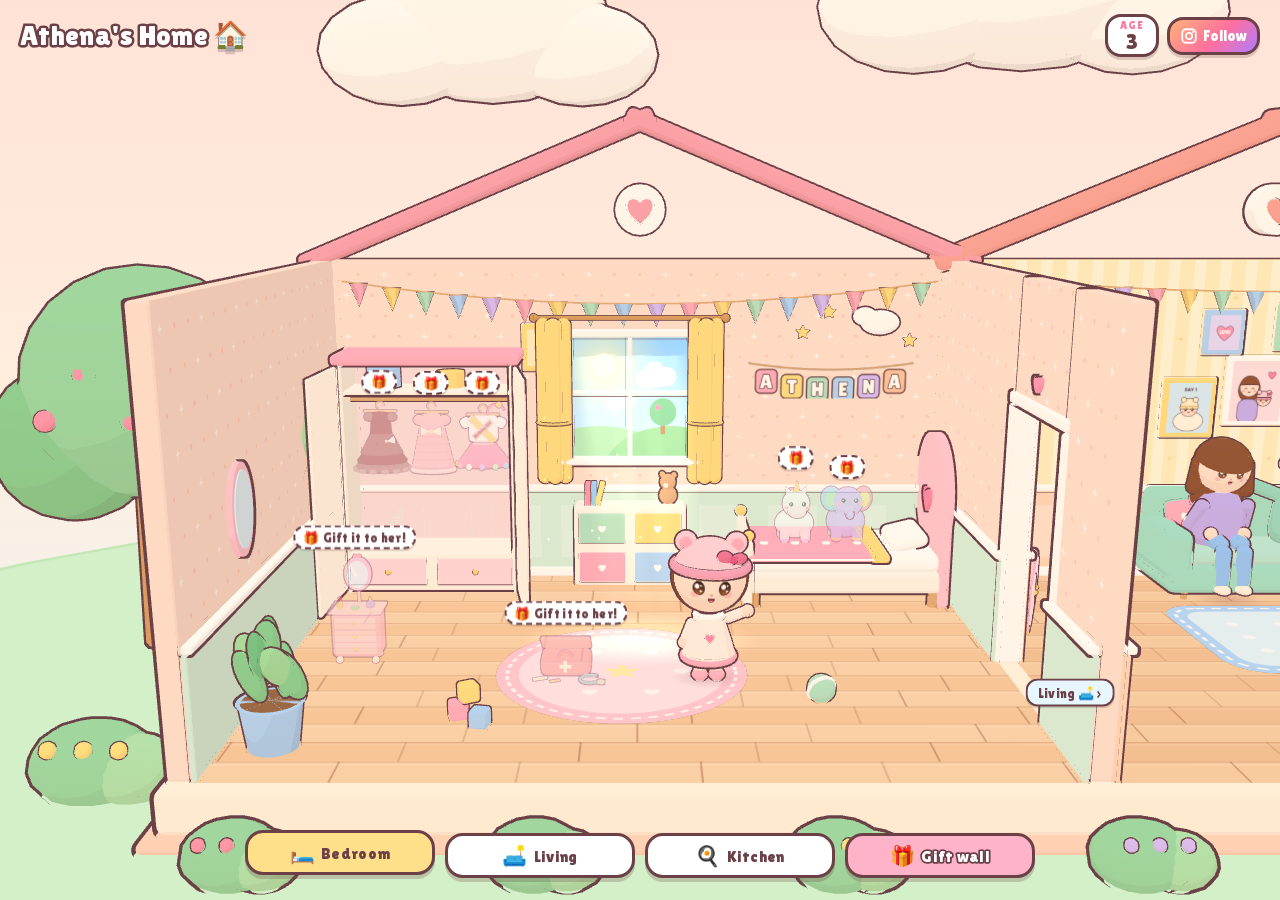
==== athena-home/index.html @ e6380c61 "Add Athena's Home (One Life 3D home)" ====
<!DOCTYPE html>
<html lang="en">
<head>
<meta charset="utf-8">
<meta name="viewport" content="width=device-width, initial-scale=1, viewport-fit=cover, maximum-scale=1, user-scalable=no">
<title>Athena's Home 🏠 · One Life</title>
<meta name="description" content="Walk through Athena's home from the One Life series and see every gift fans sent her.">
<meta property="og:title" content="Athena's Home 🏠">
<meta property="og:description" content="See every gift fans sent Athena, in her cute 3D home.">
<meta name="theme-color" content="#ffe3d8">
<link rel="icon" href="data:image/svg+xml,%3Csvg xmlns=%22http://www.w3.org/2000/svg%22 viewBox=%220 0 100 100%22%3E%3Ctext y=%22.9em%22 font-size=%2290%22%3E%F0%9F%8F%A0%3C/text%3E%3C/svg%3E">
<link rel="preload" href="fonts/LilitaOne.woff2" as="font" type="font/woff2" crossorigin>
<link rel="modulepreload" href="vendor/three.core.min.js">
<link rel="modulepreload" href="vendor/three.module.min.js">
<link rel="stylesheet" href="css/style.css">
</head>
<body>
<div id="app">
  <canvas id="scene" aria-label="Athena's 3D home"></canvas>

  <header class="top">
    <div class="title">Athena's Home <span class="e">🏠</span></div>
    <div class="age" id="age"><small>AGE</small><b>3</b></div>
    <a class="ig" id="ig" href="https://www.instagram.com/one_life_daily_you_choose/" target="_blank" rel="noopener">
      <svg viewBox="0 0 24 24" width="18" height="18" aria-hidden="true"><rect x="3" y="3" width="18" height="18" rx="5" fill="none" stroke="currentColor" stroke-width="2.4"/><circle cx="12" cy="12" r="4.2" fill="none" stroke="currentColor" stroke-width="2.4"/><circle cx="17.4" cy="6.6" r="1.4" fill="currentColor"/></svg>
      <span>Follow</span>
    </a>
  </header>

  <div id="labels" aria-hidden="true"></div>
  <button class="resetview" id="resetview" hidden>🎯 Reset view</button>
  <div id="hint" class="hint">👆 Tap anything: Athena walks over and plays!</div>

  <nav class="rooms" id="rooms"></nav>

  <!-- item card -->
  <div class="sheet card" id="card" role="dialog" aria-modal="true" aria-labelledby="card-name" hidden>
    <button class="x" data-close aria-label="Close">✕</button>
    <div class="card-head">
      <div class="card-emoji" id="card-emoji">🎁</div>
      <div>
        <h2 id="card-name">Gift</h2>
        <div class="status" id="card-status"></div>
      </div>
    </div>
    <p class="note" id="card-note"></p>
    <div class="btns" id="card-btns"></div>
    <p class="small">Gifts fans send show up in her next video, and here in her home.</p>
    <p class="disclosure">As an Amazon Associate I earn from qualifying purchases.</p>
  </div>

  <!-- gift wall -->
  <div class="sheet wall" id="wall" role="dialog" aria-modal="true" aria-labelledby="wall-title" hidden>
    <button class="x" data-close aria-label="Close">✕</button>
    <h2 id="wall-title">🎁 Athena's gift wall</h2>
    <p class="small">Everything fans gave her, and what she still wishes for.</p>
    <div id="wall-list"></div>
    <button class="share" id="share">💌 Share Athena's home</button>
    <p class="disclosure">As an Amazon Associate I earn from qualifying purchases.</p>
  </div>

  <!-- loading screen: Athena waving -->
  <div id="loader">
    <svg class="wave-athena" viewBox="0 0 200 220" aria-hidden="true">
      <g stroke="#6b4046" stroke-width="5" stroke-linejoin="round" stroke-linecap="round">
        <path d="M58 200 Q60 150 100 146 Q140 150 142 200 Z" fill="#fff1ea"/>
        <g class="arm"><path d="M136 160 Q160 138 166 112" fill="none" stroke-width="16" stroke="#6b4046"/><path d="M136 160 Q160 138 166 112" fill="none" stroke-width="10" stroke="#fff1ea"/><circle cx="166" cy="106" r="11" fill="#ffe4d4"/></g>
        <circle cx="100" cy="98" r="58" fill="#ffe4d4"/>
        <circle cx="62" cy="34" r="16" fill="#fbd3df"/><circle cx="138" cy="34" r="16" fill="#fbd3df"/>
        <path d="M40 86 A60 60 0 0 1 160 86 Z" fill="#fbd3df"/>
        <rect x="38" y="76" width="124" height="20" rx="10" fill="#f6a9c2"/>
        <path d="M128 44 l22 -12 l-2 24 z M128 44 l-6 -22 l22 8 z" fill="#f07ca2" stroke-width="4"/>
        <circle cx="132" cy="40" r="6" fill="#e85f8c" stroke-width="3"/>
        <path d="M94 104 a7 7 0 1 1 8 4" fill="none" stroke="#7a4a30" stroke-width="5"/>
        <ellipse cx="78" cy="118" rx="12" ry="14" fill="#5a2f22"/><ellipse cx="122" cy="118" rx="12" ry="14" fill="#5a2f22"/>
        <path d="M90 140 Q100 152 110 140 Z" fill="#c2445a" stroke-width="4"/>
      </g>
      <circle cx="74" cy="113" r="4.5" fill="#fff"/><circle cx="118" cy="113" r="4.5" fill="#fff"/>
      <ellipse cx="62" cy="134" rx="10" ry="6" fill="#ff9fb3" opacity=".7"/><ellipse cx="138" cy="134" rx="10" ry="6" fill="#ff9fb3" opacity=".7"/>
    </svg>
    <div class="load-title">Opening Athena's home…</div>
    <div class="bar"><i id="bar"></i></div>
    <div class="load-err" id="load-err" hidden>Sorry, this browser can't show the 3D home. <a href="#" id="open-wall">See her gift wall instead</a></div>
  </div>
</div>

<script>
  // fake-smooth progress until the real steps arrive, then main.js takes over
  (function () {
    var p = 0, bar = document.getElementById('bar');
    window.__setProgress = function (v) { p = Math.max(p, v); bar.style.width = p + '%'; };
    window.__fake = setInterval(function () { if (p < 60) window.__setProgress(p + 4); }, 80);
  })();
</script>
<script type="module" src="src/main.js"></script>
</body>
</html>
---- athena-home/css/style.css ----
@font-face { font-family: 'LilitaOne'; src: url('../fonts/LilitaOne.woff2') format('woff2'); font-display: swap; }
:root {
  --ol: #6b4046; --pink: #ff9fbf; --pink2: #ffb3c8; --blue: #8cc7ff; --yellow: #ffe08a; --cream: #fffaf4;
  --safe-b: env(safe-area-inset-bottom, 0px); --safe-t: env(safe-area-inset-top, 0px);
}
* { box-sizing: border-box; -webkit-tap-highlight-color: transparent; }
html, body { margin: 0; height: 100%; overflow: hidden; background: #ffe9df; }
body { font-family: ui-rounded, 'SF Pro Rounded', 'Nunito', system-ui, -apple-system, 'Segoe UI', Roboto, sans-serif; color: var(--ol); }
#app { position: fixed; inset: 0; background: linear-gradient(#ffe2d6 0%, #ffeedd 45%, #e8f6ff 100%); }
#scene { position: absolute; inset: 0; width: 100%; height: 100%; display: block; touch-action: none; outline: none; }
.f, .title, h2, .age b, .rooms button, .btns a, .load-title, .chip, .share { font-family: 'LilitaOne', ui-rounded, system-ui, sans-serif; font-weight: 400; letter-spacing: 0.3px; }

/* ---------- top bar ---------- */
.top { position: absolute; left: 0; right: 0; top: 0; padding: calc(8px + var(--safe-t)) 10px 8px; display: flex; align-items: center; gap: 8px; pointer-events: none; }
.top > * { pointer-events: auto; }
.title { flex: 1; font-size: 21px; color: #fff; -webkit-text-stroke: 5px var(--ol); paint-order: stroke fill; text-shadow: 0 3px 0 rgba(107,64,70,.25); white-space: nowrap; }
.title .e { -webkit-text-stroke: 0; }
.age { display: flex; flex-direction: column; align-items: center; justify-content: center; background: #fff; border: 3px solid var(--ol); border-radius: 16px; padding: 2px 12px 1px; box-shadow: 0 3px 0 rgba(107,64,70,.22); line-height: 1; }
.age small { font: 11px 'LilitaOne', sans-serif; color: #ff7aa2; letter-spacing: 1px; }
.age b { font-size: 22px; }
.ig { display: flex; align-items: center; gap: 5px; background: linear-gradient(135deg, #ffb37a, #ff6f9e 55%, #b07cff); color: #fff; text-decoration: none; border: 3px solid var(--ol); border-radius: 16px; padding: 7px 10px; font: 15px 'LilitaOne', sans-serif; box-shadow: 0 3px 0 rgba(107,64,70,.22); }

/* ---------- room buttons + footer ---------- */
.rooms { position: absolute; left: 0; right: 0; bottom: calc(10px + var(--safe-b)); display: flex; gap: 6px; justify-content: center; padding: 0 8px 6px; flex-wrap: nowrap; }
.rooms button { flex: 1 1 0; max-width: 150px; min-width: 0; border: 3px solid var(--ol); background: #fff; color: var(--ol); border-radius: 18px; padding: 7px 4px 6px; font-size: 14px; box-shadow: 0 4px 0 rgba(107,64,70,.25); cursor: pointer; display: flex; flex-direction: column; align-items: center; gap: 1px; transition: transform .15s, background .2s; }
.rooms button .em { font-size: 20px; line-height: 1.1; font-family: system-ui, sans-serif; }
.rooms button.on { background: var(--yellow); transform: translateY(-3px); }
.rooms button.giftwall { background: var(--pink2); color: #fff; text-shadow: 0 0 0 transparent; -webkit-text-stroke: 3.5px var(--ol); paint-order: stroke fill; }
.rooms button.giftwall .em { -webkit-text-stroke: 0; }
.rooms button:active { transform: translateY(2px); }
.disclosure { margin: 8px 2px 0; font-size: 11px; opacity: .7; text-align: center; }

/* ---------- labels over items / doors ---------- */
#labels { position: absolute; inset: 0; pointer-events: none; overflow: hidden; }
.chip { position: absolute; left: 0; top: 0; transform: translate(-50%, -100%); white-space: nowrap; font-size: 12px; padding: 3px 8px 2px; border-radius: 12px; border: 2.5px solid var(--ol); background: #fff; box-shadow: 0 2px 0 rgba(107,64,70,.2); pointer-events: auto; cursor: pointer; will-change: transform; }
.chip.wish { background: #fff; border-style: dashed; }
.chip.gifted { background: var(--yellow); }
.chip .t { margin-left: 3px; }
.chip.short .t { display: none; }
.chip.door { background: #e8f6ff; font-size: 13px; padding: 5px 10px 4px; }
.chip.hidden { display: none; }
.heartpop { position: absolute; font-size: 22px; pointer-events: none; animation: pop 1.1s ease-out forwards; }
@keyframes pop { from { transform: translate(-50%, 0) scale(.5); opacity: 1; } to { transform: translate(calc(-50% + var(--dx)), -90px) scale(1.2); opacity: 0; } }

/* speech bubble over Athena */
.say { position: absolute; left: 0; top: 0; background: #fff; border: 3px solid var(--ol); border-radius: 16px; padding: 5px 11px 4px; font: 15px 'LilitaOne', sans-serif; white-space: nowrap; box-shadow: 0 3px 0 rgba(107,64,70,.22); pointer-events: none; z-index: 5; }
.say::after { content: ''; position: absolute; left: 50%; bottom: -9px; width: 12px; height: 12px; background: #fff; border-right: 3px solid var(--ol); border-bottom: 3px solid var(--ol); transform: translateX(-50%) rotate(45deg); }
.say.hidden { display: none; }
.resetview { position: absolute; left: 10px; top: calc(62px + var(--safe-t)); z-index: 6; border: 2.5px solid var(--ol); background: #fff; color: var(--ol); border-radius: 14px; padding: 6px 10px 5px; font: 14px 'LilitaOne', sans-serif; box-shadow: 0 3px 0 rgba(107,64,70,.22); cursor: pointer; }
.resetview[hidden] { display: none; }
.hint { position: absolute; left: 50%; top: calc(64px + var(--safe-t)); transform: translateX(-50%); background: rgba(255,255,255,.92); border: 2.5px solid var(--ol); border-radius: 14px; padding: 5px 12px; font-size: 13px; white-space: nowrap; transition: opacity .6s; pointer-events: none; }
.hint.gone { opacity: 0; }

/* ---------- sheets (card + gift wall) ---------- */
.sheet { position: absolute; left: 50%; bottom: calc(10px + var(--safe-b)); width: min(440px, calc(100% - 16px)); transform: translate(-50%, 0); background: var(--cream); border: 3.5px solid var(--ol); border-radius: 26px; box-shadow: 0 8px 0 rgba(107,64,70,.22), 0 20px 40px rgba(107,64,70,.18); padding: 16px 16px 14px; z-index: 40; animation: up .28s cubic-bezier(.2,.9,.3,1.2); }
.sheet[hidden] { display: none; }
@keyframes up { from { transform: translate(-50%, 40px); opacity: 0; } to { transform: translate(-50%, 0); opacity: 1; } }
.x { position: absolute; right: 10px; top: 10px; width: 34px; height: 34px; border-radius: 50%; border: 2.5px solid var(--ol); background: #fff; color: var(--ol); font-size: 16px; cursor: pointer; }
.card-head { display: flex; gap: 12px; align-items: center; padding-right: 36px; }
.card-emoji { width: 58px; height: 58px; flex: none; border-radius: 18px; border: 3px solid var(--ol); background: #ffe3ec; display: grid; place-items: center; font-size: 32px; }
h2 { margin: 0; font-size: 22px; line-height: 1.1; }
.status { margin-top: 5px; display: inline-block; font-size: 13px; padding: 3px 9px; border-radius: 10px; background: #fff; border: 2px dashed var(--ol); }
.status.gifted { background: var(--yellow); border-style: solid; }
.note { margin: 12px 2px 12px; font-size: 15px; line-height: 1.4; }
.btns { display: flex; flex-direction: column; gap: 9px; }
.btns .lead { font-size: 13px; font-weight: 700; margin: 0 2px -2px; }
.btns a { display: block; text-align: center; text-decoration: none; color: #fff; font-size: 18px; padding: 12px 10px 10px; border-radius: 18px; border: 3px solid var(--ol); box-shadow: 0 4px 0 rgba(107,64,70,.3); -webkit-text-stroke: 4px var(--ol); paint-order: stroke fill; }
.btns a.us { background: var(--blue); }
.btns a.in { background: var(--pink); }
.btns a:active { transform: translateY(2px); box-shadow: 0 2px 0 rgba(107,64,70,.3); }
.small { font-size: 12px; opacity: .75; margin: 10px 2px 0; line-height: 1.35; }
.wall { max-height: calc(100% - 120px - var(--safe-t) - var(--safe-b)); display: flex; flex-direction: column; }
.wall[hidden] { display: none; }
.wall h2 { padding-right: 40px; }
#wall-list { overflow-y: auto; margin: 10px -4px 0; padding: 0 4px; -webkit-overflow-scrolling: touch; flex: 1 1 auto; }
.wall-sec { font: 15px 'LilitaOne', sans-serif; margin: 12px 2px 6px; }
.wrow { display: flex; align-items: center; gap: 10px; width: 100%; text-align: left; background: #fff; border: 2.5px solid var(--ol); border-radius: 16px; padding: 8px 10px; margin-bottom: 8px; cursor: pointer; color: var(--ol); font: inherit; }
.wrow.wish { border-style: dashed; background: #fffdfb; }
.wrow .em { font-size: 26px; width: 36px; text-align: center; }
.wrow .nm { font: 16px 'LilitaOne', sans-serif; }
.wrow .sub { font-size: 12px; opacity: .75; }
.wrow .go { margin-left: auto; font: 13px 'LilitaOne', sans-serif; background: var(--pink2); color: #fff; -webkit-text-stroke: 3px var(--ol); paint-order: stroke fill; border: 2px solid var(--ol); border-radius: 12px; padding: 5px 9px 4px; white-space: nowrap; }
.wrow.gifted .go { background: var(--yellow); }
.share { margin-top: 10px; border: 3px solid var(--ol); background: var(--yellow); color: var(--ol); font-size: 16px; padding: 10px; border-radius: 16px; box-shadow: 0 3px 0 rgba(107,64,70,.25); cursor: pointer; }

/* ---------- loader ---------- */
#loader { position: absolute; inset: 0; z-index: 100; display: flex; flex-direction: column; align-items: center; justify-content: center; gap: 14px; background: linear-gradient(#ffe2d6, #fff1e6); transition: opacity .5s; }
#loader.done { opacity: 0; pointer-events: none; }
.wave-athena { width: 170px; height: 187px; animation: bob 1.6s ease-in-out infinite; }
.wave-athena .arm { transform-origin: 136px 160px; animation: wave .7s ease-in-out infinite alternate; }
@keyframes wave { from { transform: rotate(-8deg); } to { transform: rotate(16deg); } }
@keyframes bob { 50% { transform: translateY(-6px); } }
.load-title { font-size: 22px; color: #fff; -webkit-text-stroke: 5px var(--ol); paint-order: stroke fill; }
.bar { width: 220px; height: 18px; border: 3px solid var(--ol); border-radius: 12px; background: #fff; overflow: hidden; }
.bar i { display: block; height: 100%; width: 0; background: linear-gradient(90deg, #ffb3c8, #ff8fb8); border-radius: 8px; transition: width .2s; }
.load-err { max-width: 280px; text-align: center; font-size: 14px; }

@media (min-width: 760px) {
  .title { font-size: 28px; }
  .top { padding: 14px 20px; }
  .rooms { bottom: 16px; gap: 10px; }
  .rooms button { font-size: 16px; flex-direction: row; justify-content: center; gap: 6px; padding: 9px 10px 8px; max-width: 190px; }
  .chip { font-size: 13px; }
}
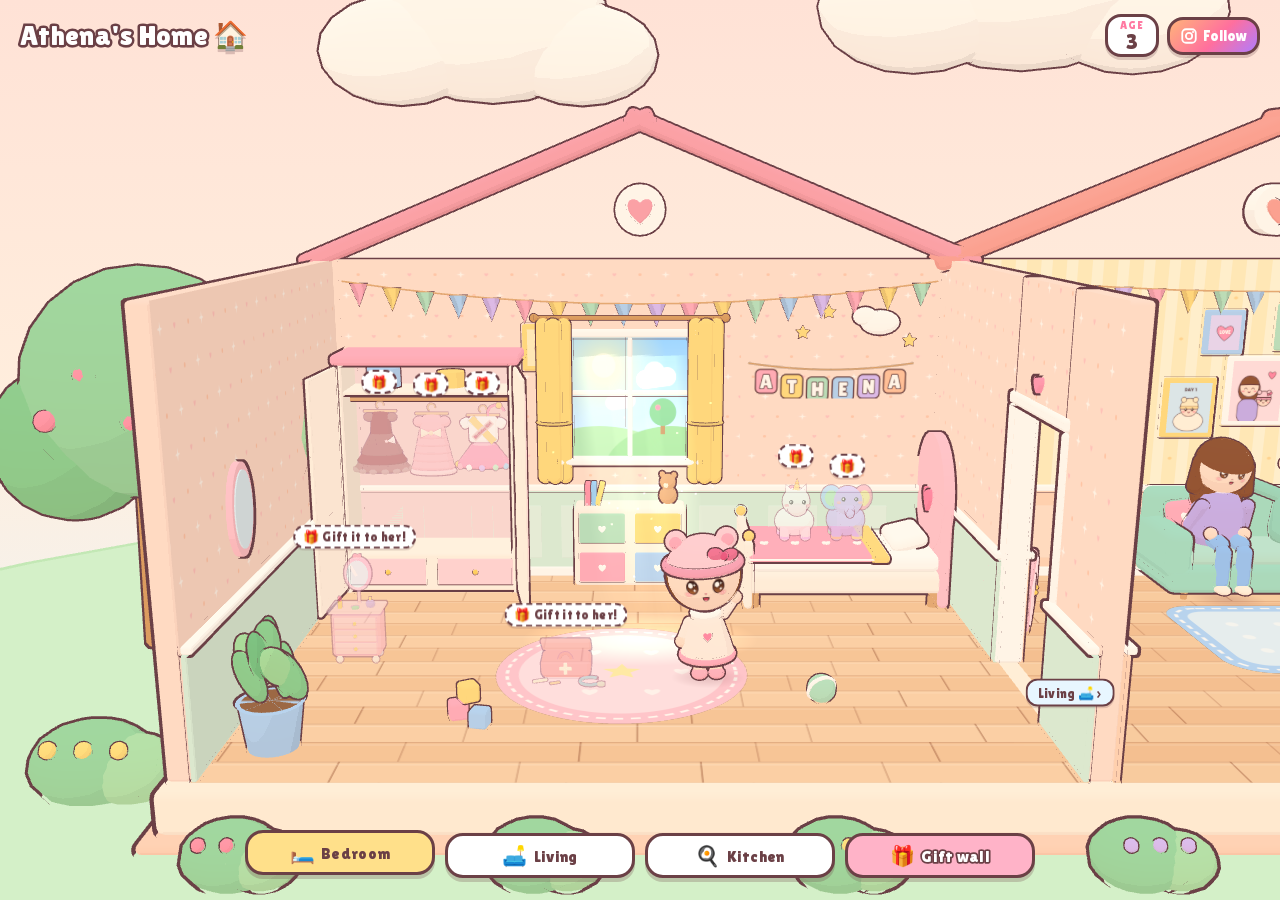
==== commit 77f2cd31: "Athena's Home: camera follows Athena" ====
--- a/athena-home/index.html
+++ b/athena-home/index.html
@@ -93,5 +93,13 @@
   })();
 </script>
 <script type="module" src="src/main.js"></script>
+<!-- Vercel Web Analytics (visitor counts in the Vercel dashboard). Only runs on the Vercel site. -->
+<script>
+  if (/\.vercel\.app$/.test(location.hostname)) {
+    window.va = window.va || function () { (window.vaq = window.vaq || []).push(arguments); };
+    var s = document.createElement('script'); s.defer = true; s.src = '/_vercel/insights/script.js';
+    document.head.appendChild(s);
+  }
+</script>
 </body>
 </html>
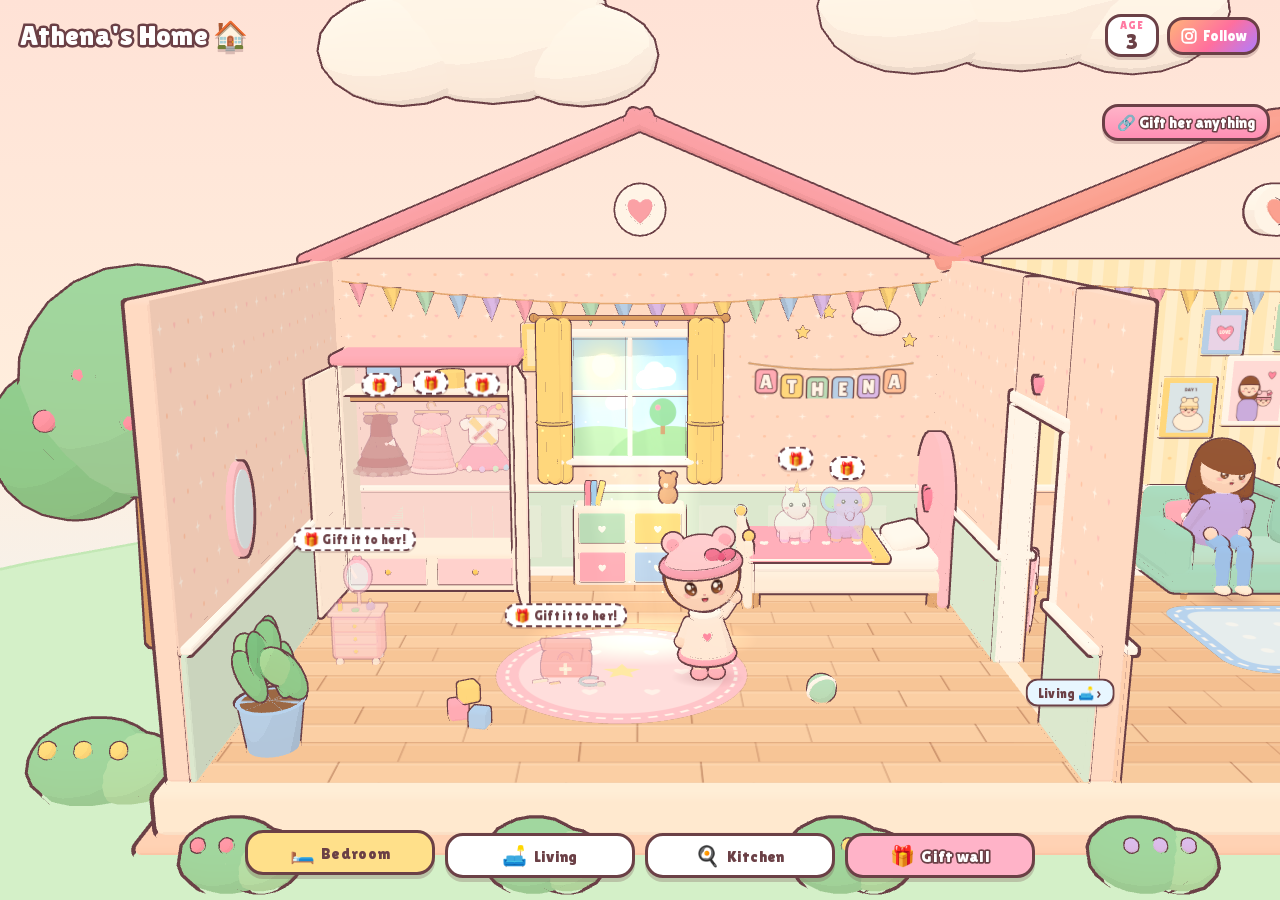
==== commit ffba72d1: "Athena's Home: gift-anything link tool and latest home updates" ====
--- a/athena-home/index.html
+++ b/athena-home/index.html
@@ -59,6 +59,34 @@
     <p class="disclosure">As an Amazon Associate I earn from qualifying purchases.</p>
   </div>
 
+  <!-- gift anything: paste any Amazon link -> our link (src/giftlink.js) -->
+  <button class="gl-open" id="gl-open">🔗 Gift her anything</button>
+  <div class="sheet giftlink" id="giftlink" role="dialog" aria-modal="true" aria-labelledby="gl-title" hidden>
+    <button class="x" data-close aria-label="Close">✕</button>
+    <h2 id="gl-title">🎁 Gift Athena anything</h2>
+    <p class="small">Found something on Amazon for your little one (or for Athena)? Paste the link here and buy through Athena's link. It supports Athena's story, and we gift her the same thing in her home 💝</p>
+    <div class="gl-row">
+      <input id="gl-in" type="url" inputmode="url" placeholder="Paste an amazon.com or amazon.in link" autocomplete="off" autocapitalize="off" spellcheck="false">
+      <button class="gl-paste" id="gl-paste" aria-label="Paste">📋</button>
+    </div>
+    <button class="gl-go" id="gl-go">Get Athena's link 💝</button>
+    <p class="gl-err" id="gl-err" hidden></p>
+    <div class="gl-out" id="gl-out" hidden>
+      <div class="gl-flag" id="gl-flag"></div>
+      <div class="gl-url" id="gl-url"></div>
+      <div class="btns">
+        <a class="gl-buy" id="gl-buy" href="#" target="_blank" rel="noopener sponsored">🛒 Buy on Amazon</a>
+        <button class="gl-copy" id="gl-copy">📋 Copy link</button>
+      </div>
+    </div>
+    <div class="gl-shop">
+      <span>Or shop anything:</span>
+      <a href="https://www.amazon.com/?tag=onelifegifts-20" target="_blank" rel="noopener sponsored">🇺🇸 amazon.com</a>
+      <a href="https://www.amazon.in/?tag=onelifegifts-21" target="_blank" rel="noopener sponsored">🇮🇳 amazon.in</a>
+    </div>
+    <p class="disclosure">As an Amazon Associate I earn from qualifying purchases.</p>
+  </div>
+
   <!-- loading screen: Athena waving -->
   <div id="loader">
     <svg class="wave-athena" viewBox="0 0 200 220" aria-hidden="true">
@@ -93,6 +121,7 @@
   })();
 </script>
 <script type="module" src="src/main.js"></script>
+<script type="module">import { initGiftLink } from './src/giftlink.js'; initGiftLink();</script>
 <!-- Vercel Web Analytics (visitor counts in the Vercel dashboard). Only runs on the Vercel site. -->
 <script>
   if (/\.vercel\.app$/.test(location.hostname)) {
--- a/athena-home/css/style.css
+++ b/athena-home/css/style.css
@@ -102,3 +102,26 @@
   .rooms button { font-size: 16px; flex-direction: row; justify-content: center; gap: 6px; padding: 9px 10px 8px; max-width: 190px; }
   .chip { font-size: 13px; }
 }
+
+/* ---------- gift anything (src/giftlink.js) ---------- */
+.gl-open { position: absolute; right: 10px; top: calc(104px + var(--safe-t)); z-index: 6; border: 3px solid var(--ol); background: linear-gradient(#ffb3c8, #ff8fb4); color: #fff; border-radius: 16px; padding: 7px 12px 6px; font: 15px 'LilitaOne', sans-serif; -webkit-text-stroke: 3px var(--ol); paint-order: stroke fill; box-shadow: 0 3px 0 rgba(107,64,70,.25); cursor: pointer; animation: glbob 2.4s ease-in-out infinite; }
+@keyframes glbob { 0%, 100% { transform: translateY(0); } 50% { transform: translateY(-3px); } }
+.giftlink h2 { margin: 2px 40px 6px 0; font-size: 22px; }
+.giftlink .small { font-size: 13px; line-height: 1.35; margin: 0 0 10px; }
+.gl-row { display: flex; gap: 6px; }
+.gl-row input { flex: 1; min-width: 0; font-size: 16px; padding: 11px 12px; border: 3px solid var(--ol); border-radius: 16px; background: #fff; color: var(--ol); outline: none; }
+.gl-row input:focus { border-color: #ff6f9e; }
+.gl-paste { width: 48px; flex: none; border: 3px solid var(--ol); border-radius: 16px; background: #fff; font-size: 20px; cursor: pointer; }
+.gl-go { display: block; width: 100%; margin: 8px 0 0; border: 3px solid var(--ol); border-radius: 18px; background: #ff6f9e; color: #fff; padding: 11px; font: 19px 'LilitaOne', sans-serif; -webkit-text-stroke: 3px var(--ol); paint-order: stroke fill; box-shadow: 0 4px 0 rgba(107,64,70,.25); cursor: pointer; }
+.gl-go:active { transform: translateY(2px); }
+.gl-err { margin: 8px 2px 0; padding: 8px 10px; border-radius: 12px; background: #fff0f0; border: 2px dashed #e0334f; font-size: 13px; }
+.gl-err[hidden], .gl-out[hidden] { display: none; }
+.gl-out { margin-top: 10px; padding: 10px; border: 3px solid var(--ol); border-radius: 18px; background: linear-gradient(#fff6d6, #ffe7a3); }
+.gl-flag { font: 14px 'LilitaOne', sans-serif; margin-bottom: 4px; }
+.gl-url { font-size: 12px; word-break: break-all; background: #fff; border-radius: 10px; padding: 6px 8px; border: 2px solid rgba(107,64,70,.35); user-select: all; -webkit-user-select: all; }
+.gl-out .btns { display: flex; gap: 6px; margin-top: 8px; }
+.gl-buy, .gl-copy { flex: 1; text-align: center; text-decoration: none; border: 3px solid var(--ol); border-radius: 16px; padding: 9px 6px; font: 15px 'LilitaOne', sans-serif; cursor: pointer; }
+.gl-buy { background: #8cc7ff; color: #fff; -webkit-text-stroke: 3px var(--ol); paint-order: stroke fill; }
+.gl-copy { background: #fff; color: var(--ol); }
+.gl-shop { display: flex; flex-wrap: wrap; gap: 6px; align-items: center; margin-top: 10px; font-size: 13px; }
+.gl-shop a { color: var(--ol); text-decoration: none; border: 2.5px solid var(--ol); border-radius: 12px; padding: 4px 9px; background: #fff; font: 13px 'LilitaOne', sans-serif; }
